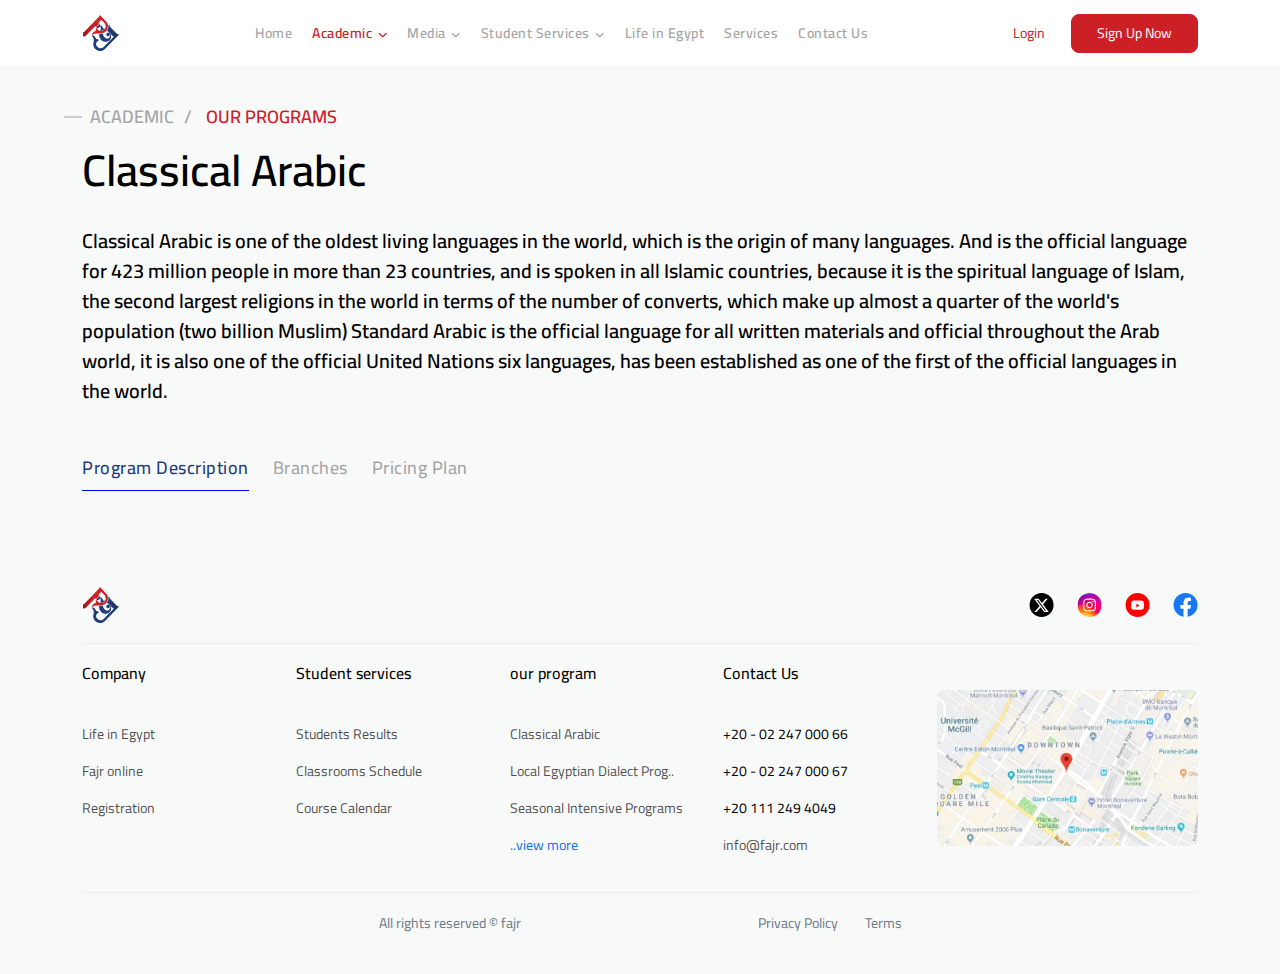
==== classical.html @ f917a394 "Created life in egypt and contact us and more" ====
<!DOCTYPE html>
<html lang="en">

<head>
    <meta charset="UTF-8">
    <meta name="viewport" content="width=device-width, initial-scale=1.0">
    <title>Fajr</title>
    <link rel="stylesheet" href="css/libs/bootstrap.min.css">
    <link rel="stylesheet" href="css/libs/all.min.css">
    <link rel="stylesheet" href="css/style.css">
</head>

<body>

    <!-- _____ navbar _____ -->
    <nav class="navbar navbar-expand-lg navbar-light bg-white">
        <div class="container">
            <a class="navbar-brand" href="#">
                <img src="images/fajr.png" alt="fajr">
            </a>
            <button class="navbar-toggler" type="button" data-bs-toggle="collapse"
                data-bs-target="#navbarSupportedContent" aria-controls="navbarSupportedContent" aria-expanded="false"
                aria-label="Toggle navigation">
                <span class="navbar-toggler-icon"></span>
            </button>
            <div class="collapse navbar-collapse" id="navbarSupportedContent">
                <ul class="navbar-nav me-auto mx-auto mb-2 mb-lg-0">
                    <li class="nav-item">
                        <a class="nav-link" aria-current="page" href="index.html">Home</a>
                    </li>
                    <li class="nav-item dropdown">
                        <a class="nav-link active" href="#" role="button" data-bs-toggle="dropdown"
                            aria-expanded="false">
                            Academic <i class="fa-solid fa-chevron-down"></i>
                        </a>
                        <ul class="dropdown-menu fade">
                            <li><a class="dropdown-item" href="programs.html">Programs</a></li>
                            <li><a class="dropdown-item" href="#">Publications</a></li>
                        </ul>
                    </li>
                    <li class="nav-item dropdown">
                        <a class="nav-link dropdown-toggle" href="#" role="button" data-bs-toggle="dropdown"
                            aria-expanded="false">
                            Media <i class="fa-solid fa-chevron-down"></i>
                        </a>
                        <ul class="dropdown-menu fade">
                            <li><a class="dropdown-item" href="#">Photos</a></li>
                            <li><a class="dropdown-item" href="#">Videos</a></li>
                        </ul>
                    </li>
                    <li class="nav-item dropdown">
                        <a class="nav-link dropdown-toggle" href="#" role="button" data-bs-toggle="dropdown"
                            aria-expanded="false">
                            Student Services <i class="fa-solid fa-chevron-down"></i>
                        </a>
                        <ul class="dropdown-menu fade">
                            <li><a class="dropdown-item" href="#">Students Results</a></li>
                            <li><a class="dropdown-item" href="#">Classrooms Schedule</a></li>
                            <li><a class="dropdown-item" href="#">Course Calendar</a></li>
                        </ul>
                    </li>
                    <li class="nav-item">
                        <a class="nav-link" href="life.html">Life in Egypt</a>
                    </li>
                    <li class="nav-item">
                        <a class="nav-link" href="#">Services</a>
                    </li>
                    <li class="nav-item">
                        <a class="nav-link" href="contact.html">Contact Us</a>
                    </li>
                </ul>
                <a class="btn text-danger d-lg-block d-block">Login</a>
                <a class="btn btn-danger d-lg-block d-block">Sign Up Now</a>
            </div>
        </div>
    </nav>
    <!-- ./navbar -->

    <section class="section">
        <div class="container">
            <div class="row">
                <div class="col-lg-12 ">
                    <h3 class="main-title ps-2 classic">
                        <a href="programs.html" class="line-before bg-gray text-gray">academic</a>
                        <span href="#" class="text-danger">our programs</span>
                    </h3>
                </div>
            </div>
            <div class="row">
                <div class="col-lg-12">
                    <h3 class="main-desc text-black mt-2">Classical Arabic</h3>
                    <p class="classic-desc">Classical Arabic is one of the oldest  living languages in the world, which is the origin of many languages.  And is the official language for 423 million people in more than 23  countries, and is spoken in all Islamic countries, because it is the  spiritual language of Islam, the second largest religions in the world  in terms of the number of converts, which make up almost a quarter of  the world's population (two billion Muslim) Standard Arabic is the  official language for all written materials and official throughout the  Arab world, it is also one of the official United Nations six languages,  has been established as one of the first of the official languages in  the world.</p>
                </div>
                <ul class="tabs mt-40">
                    <li><a href="#" class="active">Program Description</a></li>
                    <li><a href="#">Branches</a></li>
                    <li><a href="#">Pricing Plan</a></li>
                </ul>
            </div>
        </div>
    </section>

    <!-- ./footer -->
    <footer class="section footer-area">
        <div class="container">
            <div class="row justify-content-between align-items-center">
                <div class="col-sm-6 col-12 mb-4 mb-sm-0 text-center text-sm-start">
                    <a href="#" class="logo">
                        <img src="images/fajr.png" alt="fajr">
                    </a>
                </div>
                <div class="col-sm-6 col-12 text-center text-sm-end text-end">
                    <div class="social-icons">
                        <a href="#"><svg xmlns="http://www.w3.org/2000/svg" width="25" height="24" viewBox="0 0 25 24"
                                fill="none">
                                <path fill-rule="evenodd" clip-rule="evenodd"
                                    d="M0.570312 12C0.570312 5.37258 5.9429 0 12.5703 0C19.1977 0 24.5703 5.37258 24.5703 12C24.5703 18.6274 19.1977 24 12.5703 24C5.9429 24 0.570312 18.6274 0.570312 12Z"
                                    fill="black" />
                                <path
                                    d="M16.6366 5.72461H18.8885L13.9686 11.3478L19.7565 18.9996H15.2246L11.6751 14.3588L7.61365 18.9996H5.36032L10.6226 12.985L5.07031 5.72461H9.71722L12.9257 9.96648L16.6366 5.72461ZM15.8462 17.6517H17.094L9.03918 7.00173H7.7001L15.8462 17.6517Z"
                                    fill="white" />
                            </svg></a>
                        <a href="#">
                            <svg xmlns="http://www.w3.org/2000/svg" xmlns:xlink="http://www.w3.org/1999/xlink"
                                width="25" height="24" viewBox="0 0 25 24" fill="none">
                                <g clip-path="url(#clip0_378_5781)">
                                    <rect x="0.570312" width="24" height="24" rx="12" fill="url(#pattern0)" />
                                    <path fill-rule="evenodd" clip-rule="evenodd"
                                        d="M12.5709 5.59961C10.8328 5.59961 10.6146 5.60721 9.93196 5.63828C9.25062 5.66948 8.78555 5.77734 8.37861 5.93561C7.95767 6.09908 7.6006 6.31775 7.24486 6.67362C6.88886 7.02936 6.67019 7.38643 6.50619 7.80723C6.34752 8.2143 6.23952 8.67951 6.20885 9.36058C6.17832 10.0433 6.17032 10.2615 6.17032 11.9997C6.17032 13.7378 6.17805 13.9553 6.20899 14.638C6.24032 15.3193 6.34819 15.7844 6.50632 16.1913C6.66992 16.6123 6.88859 16.9693 7.24446 17.3251C7.60007 17.6811 7.95714 17.9003 8.37781 18.0637C8.78501 18.222 9.25022 18.3299 9.93142 18.3611C10.6141 18.3921 10.8321 18.3997 12.5701 18.3997C14.3084 18.3997 14.5259 18.3921 15.2085 18.3611C15.8899 18.3299 16.3555 18.222 16.7627 18.0637C17.1835 17.9003 17.54 17.6811 17.8956 17.3251C18.2516 16.9693 18.4703 16.6123 18.6343 16.1915C18.7916 15.7844 18.8997 15.3192 18.9317 14.6381C18.9623 13.9554 18.9703 13.7378 18.9703 11.9997C18.9703 10.2615 18.9623 10.0434 18.9317 9.36071C18.8997 8.67937 18.7916 8.2143 18.6343 7.80737C18.4703 7.38643 18.2516 7.02936 17.8956 6.67362C17.5396 6.31762 17.1836 6.09895 16.7623 5.93561C16.3543 5.77734 15.889 5.66948 15.2076 5.63828C14.5249 5.60721 14.3076 5.59961 12.5689 5.59961H12.5709ZM11.9968 6.75294C12.1672 6.75267 12.3573 6.75294 12.5709 6.75294C14.2797 6.75294 14.4822 6.75907 15.1571 6.78974C15.7811 6.81827 16.1197 6.92254 16.3453 7.01014C16.644 7.12614 16.8569 7.26481 17.0808 7.48881C17.3048 7.71281 17.4435 7.92615 17.5597 8.22482C17.6473 8.45015 17.7517 8.78882 17.7801 9.41283C17.8108 10.0875 17.8175 10.2902 17.8175 11.9982C17.8175 13.7062 17.8108 13.9089 17.7801 14.5836C17.7516 15.2076 17.6473 15.5462 17.5597 15.7716C17.4437 16.0702 17.3048 16.2829 17.0808 16.5068C16.8568 16.7308 16.6441 16.8694 16.3453 16.9854C16.12 17.0734 15.7811 17.1774 15.1571 17.206C14.4824 17.2366 14.2797 17.2433 12.5709 17.2433C10.8619 17.2433 10.6594 17.2366 9.98473 17.206C9.36072 17.1772 9.02205 17.0729 8.79632 16.9853C8.49765 16.8693 8.28431 16.7306 8.06031 16.5066C7.83631 16.2826 7.69764 16.0698 7.58137 15.771C7.49377 15.5457 7.38937 15.207 7.36097 14.583C7.3303 13.9083 7.32417 13.7057 7.32417 11.9966C7.32417 10.2875 7.3303 10.0859 7.36097 9.41123C7.3895 8.78722 7.49377 8.44855 7.58137 8.22295C7.69737 7.92428 7.83631 7.71095 8.06031 7.48694C8.28431 7.26294 8.49765 7.12427 8.79632 7.00801C9.02192 6.92001 9.36072 6.816 9.98473 6.78734C10.5751 6.76067 10.8039 6.75267 11.9968 6.75134V6.75294ZM15.9872 7.81562C15.5632 7.81562 15.2192 8.15922 15.2192 8.58336C15.2192 9.00736 15.5632 9.35137 15.9872 9.35137C16.4112 9.35137 16.7552 9.00736 16.7552 8.58336C16.7552 8.15935 16.4112 7.81562 15.9872 7.81562ZM12.5709 8.71296C10.7558 8.71296 9.28423 10.1846 9.28423 11.9997C9.28423 13.8147 10.7558 15.2857 12.5709 15.2857C14.386 15.2857 15.8571 13.8147 15.8571 11.9997C15.8571 10.1846 14.386 8.71296 12.5709 8.71296ZM12.5709 9.8663C13.7491 9.8663 14.7043 10.8214 14.7043 11.9997C14.7043 13.1778 13.7491 14.133 12.5709 14.133C11.3926 14.133 10.4375 13.1778 10.4375 11.9997C10.4375 10.8214 11.3926 9.8663 12.5709 9.8663Z"
                                        fill="white" />
                                </g>
                                <defs>
                                    <pattern id="pattern0" patternContentUnits="objectBoundingBox" width="1" height="1">
                                        <use xlink:href="#image0_378_5781"
                                            transform="translate(0 -0.00191571) scale(0.000957854)" />
                                    </pattern>
                                    <clipPath id="clip0_378_5781">
                                        <rect width="24" height="24" fill="white" transform="translate(0.570312)" />
                                    </clipPath>
                                    <image id="image0_378_5781" width="1044" height="1048"
                                        xlink:href="[data-uri]" />
                                </defs>
                            </svg>
                        </a>
                        <a href="#"><svg xmlns="http://www.w3.org/2000/svg" width="25" height="24" viewBox="0 0 25 24"
                                fill="none">
                                <path fill-rule="evenodd" clip-rule="evenodd"
                                    d="M0.570312 12C0.570312 5.37258 5.9429 0 12.5703 0C19.1977 0 24.5703 5.37258 24.5703 12C24.5703 18.6274 19.1977 24 12.5703 24C5.9429 24 0.570312 18.6274 0.570312 12Z"
                                    fill="#FF0000" />
                                <path fill-rule="evenodd" clip-rule="evenodd"
                                    d="M17.5711 7.87525C18.1219 8.02638 18.5556 8.47169 18.7028 9.0372C18.9703 10.0621 18.9703 12.2006 18.9703 12.2006C18.9703 12.2006 18.9703 14.339 18.7028 15.364C18.5556 15.9295 18.1219 16.3748 17.5711 16.526C16.573 16.8006 12.5703 16.8006 12.5703 16.8006C12.5703 16.8006 8.5676 16.8006 7.56942 16.526C7.01865 16.3748 6.58491 15.9295 6.43771 15.364C6.17029 14.339 6.17029 12.2006 6.17029 12.2006C6.17029 12.2006 6.17029 10.0621 6.43771 9.0372C6.58491 8.47169 7.01865 8.02638 7.56942 7.87525C8.5676 7.60059 12.5703 7.60059 12.5703 7.60059C12.5703 7.60059 16.573 7.60059 17.5711 7.87525ZM11.3703 10.4005V14.4005L14.5703 12.4006L11.3703 10.4005Z"
                                    fill="white" />
                            </svg></a>
                        <a href="#"><svg xmlns="http://www.w3.org/2000/svg" width="25" height="24" viewBox="0 0 25 24"
                                fill="none">
                                <path
                                    d="M24.5703 12C24.5703 5.37188 19.1984 0 12.5703 0C5.94219 0 0.570312 5.37188 0.570312 12C0.570312 17.9906 4.95781 22.9547 10.6953 23.8547V15.4688H7.64844V12H10.6953V9.35625C10.6953 6.34922 12.4859 4.6875 15.2281 4.6875C16.5406 4.6875 17.9141 4.92188 17.9141 4.92188V7.875H16.4C14.9094 7.875 14.4453 8.80078 14.4453 9.75V12H17.7734L17.2414 15.4688H14.4453V23.8547C20.1828 22.9547 24.5703 17.9906 24.5703 12Z"
                                    fill="#1877F2" />
                                <path
                                    d="M17.2414 15.4688L17.7734 12H14.4453V9.75C14.4453 8.80078 14.9094 7.875 16.4 7.875H17.9141V4.92188C17.9141 4.92188 16.5406 4.6875 15.2281 4.6875C12.4859 4.6875 10.6953 6.34922 10.6953 9.35625V12H7.64844V15.4688H10.6953V23.8547C11.307 23.9508 11.9328 24 12.5703 24C13.2078 24 13.8336 23.9508 14.4453 23.8547V15.4688H17.2414Z"
                                    fill="white" />
                            </svg></a>
                    </div>
                </div>
            </div>
            <hr>
            <div class="row align-items-center">
                <div class="col-lg-9">
                    <div class="row">
                        <div class="col-lg-3">
                            <h3 class="footer-head">Company</h3>
                            <ul class="footer-link">
                                <li class="mb-3"><a href="#">Life in Egypt</a></li>
                                <li class="mb-3"><a href="#">Fajr online</a></li>
                                <li class="mb-3"><a href="#">Registration</a></li>
                            </ul>
                        </div>
                        <div class="col-lg-3 mt-lg-0 mt-5">
                            <h3 class="footer-head">Student services</h3>
                            <ul class="footer-link">
                                <li class="mb-3"><a href="#">Students Results</a></li>
                                <li class="mb-3"><a href="#">Classrooms Schedule</a></li>
                                <li class="mb-3"><a href="#">Course Calendar</a></li>
                            </ul>
                        </div>
                        <div class="col-lg-3 mt-lg-0 mt-5">
                            <h3 class="footer-head">our program</h3>
                            <ul class="footer-link">
                                <li class="mb-3"><a href="#">Classical Arabic</a></li>
                                <li class="mb-3"><a href="#">Local Egyptian Dialect Prog..</a></li>
                                <li class="mb-3"><a href="#">Seasonal Intensive Programs</a></li>
                                <li class="mb-3"><a href="#" class="text-link">..view more </a></li>
                            </ul>
                        </div>
                        <div class="col-lg-3 mt-lg-0 mt-5">
                            <h3 class="footer-head">Contact Us</h3>
                            <ul class="footer-link">
                                <li class="mb-3">+20 - 02 247 000 66</li>
                                <li class="mb-3">+20 - 02 247 000 67</li>
                                <li class="mb-3">+20 111 249 4049</li>
                                <li class="mb-3"><a href="#">info@fajr.com</a></li>
                            </ul>
                        </div>
                    </div>
                </div>
                <div class="col-lg-3 text-center mt-lg-0 mt-5 ">
                    <img src="images/location.jpg" class="img-fluid" alt="">
                </div>
            </div>
            <hr>
            <div class="row  text-center justify-content-center align-items-center">
                <div class="col-sm-4">
                    <p class="text-gray">All rights reserved &copy; fajr</p>
                </div>
                <div class="col-sm-4">
                    <a href="#" class="text-gray me-4">Privacy Policy</a>
                    <a href="#" class="text-gray">Terms</a>
                </div>
            </div>
        </div>
    </footer>
    <!-- ./footer -->

    <script src="js/jquery-3.7.1.min.js"></script>
    <script src="js/libs/popper.min.js"></script>
    <script src="js/libs/bootstrap.min.js"></script>
    <script src="js/scripts.js"></script>
</body>

</html>
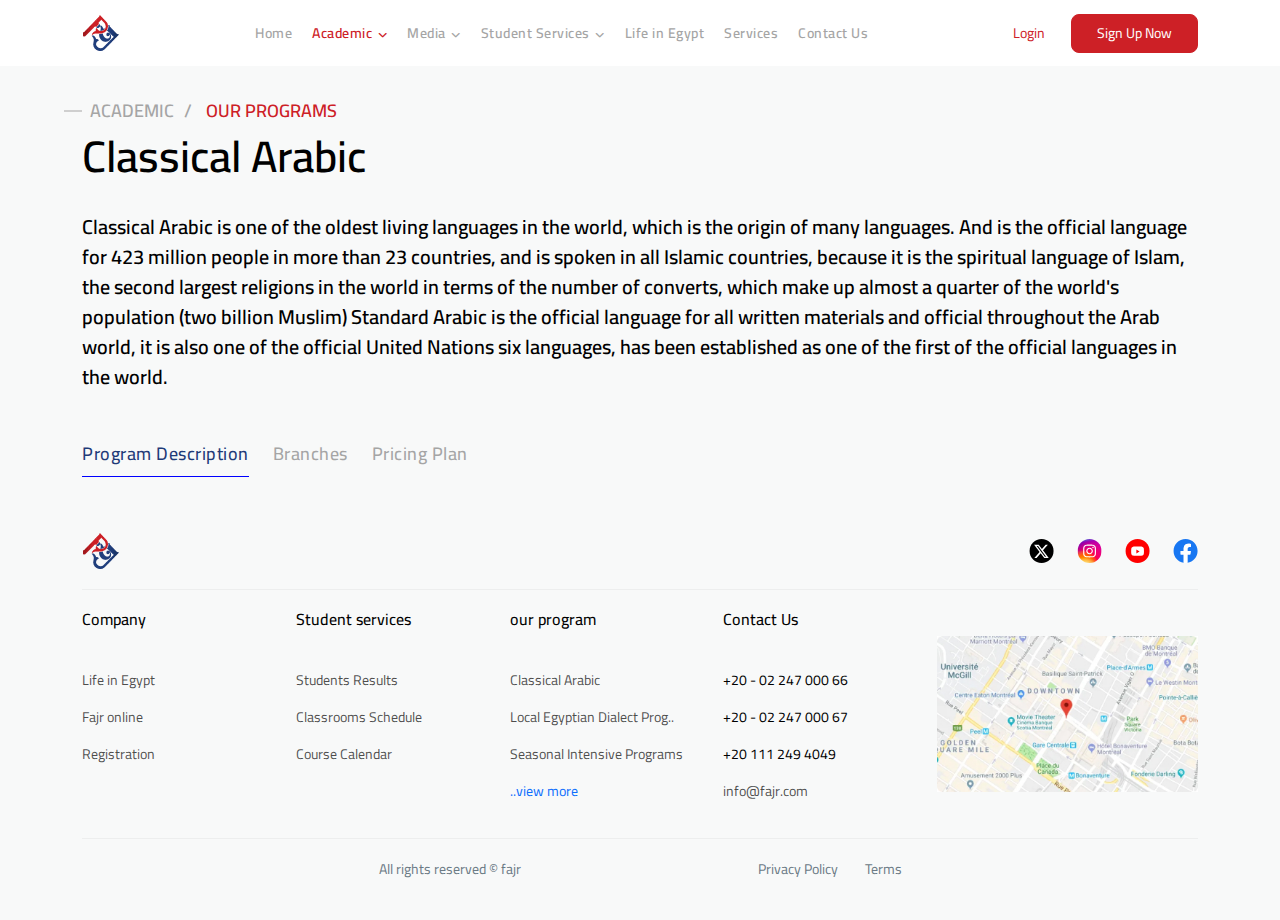
==== commit b4c16748: "Update and created a new Code" ====
--- a/classical.html
+++ b/classical.html
@@ -6,6 +6,7 @@
     <meta name="viewport" content="width=device-width, initial-scale=1.0">
     <title>Fajr</title>
     <link rel="stylesheet" href="css/libs/bootstrap.min.css">
+    <link rel="stylesheet" href="css/libs/animate.min.css">
     <link rel="stylesheet" href="css/libs/all.min.css">
     <link rel="stylesheet" href="css/style.css">
 </head>
@@ -44,8 +45,8 @@
                             Media <i class="fa-solid fa-chevron-down"></i>
                         </a>
                         <ul class="dropdown-menu fade">
-                            <li><a class="dropdown-item" href="#">Photos</a></li>
-                            <li><a class="dropdown-item" href="#">Videos</a></li>
+                            <li><a class="dropdown-item" href="photo.html">Photos</a></li>
+                            <li><a class="dropdown-item" href="video.html">Videos</a></li>
                         </ul>
                     </li>
                     <li class="nav-item dropdown">
@@ -63,7 +64,7 @@
                         <a class="nav-link" href="life.html">Life in Egypt</a>
                     </li>
                     <li class="nav-item">
-                        <a class="nav-link" href="#">Services</a>
+                        <a class="nav-link" href="services.html">Services</a>
                     </li>
                     <li class="nav-item">
                         <a class="nav-link" href="contact.html">Contact Us</a>
@@ -76,8 +77,9 @@
     </nav>
     <!-- ./navbar -->
 
-    <section class="section">
-        <div class="container">
+    <!-- classical -->
+    <section class=" pt-66">
+        <div class="container wow fadeIn">
             <div class="row">
                 <div class="col-lg-12 ">
                     <h3 class="main-title ps-2 classic">
@@ -99,6 +101,7 @@
             </div>
         </div>
     </section>
+    <!-- ./classical -->
 
     <!-- ./footer -->
     <footer class="section footer-area">
@@ -221,10 +224,18 @@
     </footer>
     <!-- ./footer -->
 
+    <!-- (((( preloader )))) -->
+    <section class="preloader">
+        <div class="spinner"></div>
+    </section>
+    <!-- ./preload -->
+
     <script src="js/jquery-3.7.1.min.js"></script>
+    <script src="js/libs/wow.min.js"></script>
     <script src="js/libs/popper.min.js"></script>
     <script src="js/libs/bootstrap.min.js"></script>
-    <script src="js/scripts.js"></script>
+    <script src="js/animate.js"></script>
+    <script src="js/classical.js"></script>
 </body>
 
 </html>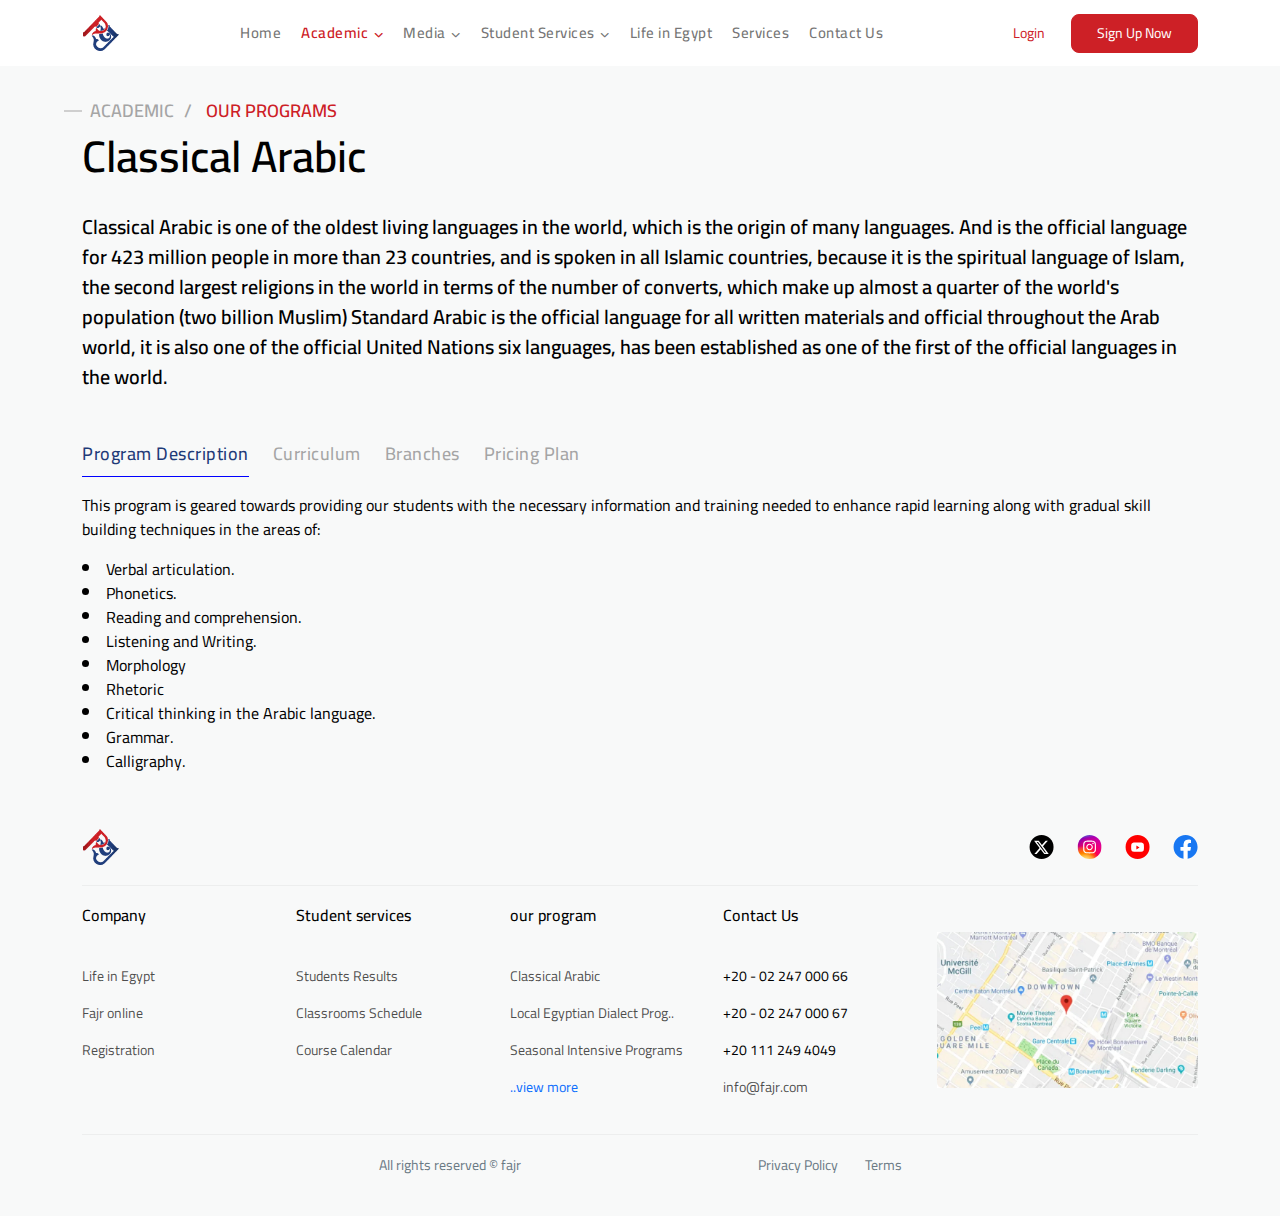
==== commit 9bb4217f: "finish website" ====
--- a/classical.html
+++ b/classical.html
@@ -1,232 +1,451 @@
 <!DOCTYPE html>
 <html lang="en">
+  <head>
+    <meta charset="UTF-8" />
+    <meta name="viewport" content="width=device-width, initial-scale=1.0" />
+    <title>Fajr</title>
+    <link rel="shortcut icon" href="images/fajr.png" type="image/x-icon" />
+    <link rel="stylesheet" href="css/libs/bootstrap.min.css" />
+    <link rel="stylesheet" href="css/libs/animate.min.css" />
+    <link rel="stylesheet" href="css/libs/all.min.css" />
+    <link rel="stylesheet" href="css/style.css" />
+  </head>
 
-<head>
-    <meta charset="UTF-8">
-    <meta name="viewport" content="width=device-width, initial-scale=1.0">
-    <title>Fajr</title>
-    <link rel="stylesheet" href="css/libs/bootstrap.min.css">
-    <link rel="stylesheet" href="css/libs/animate.min.css">
-    <link rel="stylesheet" href="css/libs/all.min.css">
-    <link rel="stylesheet" href="css/style.css">
-</head>
-
-<body>
-
+  <body>
     <!-- _____ navbar _____ -->
     <nav class="navbar navbar-expand-lg navbar-light bg-white">
-        <div class="container">
-            <a class="navbar-brand" href="#">
-                <img src="images/fajr.png" alt="fajr">
-            </a>
-            <button class="navbar-toggler" type="button" data-bs-toggle="collapse"
-                data-bs-target="#navbarSupportedContent" aria-controls="navbarSupportedContent" aria-expanded="false"
-                aria-label="Toggle navigation">
-                <span class="navbar-toggler-icon"></span>
-            </button>
-            <div class="collapse navbar-collapse" id="navbarSupportedContent">
-                <ul class="navbar-nav me-auto mx-auto mb-2 mb-lg-0">
-                    <li class="nav-item">
-                        <a class="nav-link" aria-current="page" href="index.html">Home</a>
-                    </li>
-                    <li class="nav-item dropdown">
-                        <a class="nav-link active" href="#" role="button" data-bs-toggle="dropdown"
-                            aria-expanded="false">
-                            Academic <i class="fa-solid fa-chevron-down"></i>
-                        </a>
-                        <ul class="dropdown-menu fade">
-                            <li><a class="dropdown-item" href="programs.html">Programs</a></li>
-                            <li><a class="dropdown-item" href="#">Publications</a></li>
-                        </ul>
-                    </li>
-                    <li class="nav-item dropdown">
-                        <a class="nav-link dropdown-toggle" href="#" role="button" data-bs-toggle="dropdown"
-                            aria-expanded="false">
-                            Media <i class="fa-solid fa-chevron-down"></i>
-                        </a>
-                        <ul class="dropdown-menu fade">
-                            <li><a class="dropdown-item" href="photo.html">Photos</a></li>
-                            <li><a class="dropdown-item" href="video.html">Videos</a></li>
-                        </ul>
-                    </li>
-                    <li class="nav-item dropdown">
-                        <a class="nav-link dropdown-toggle" href="#" role="button" data-bs-toggle="dropdown"
-                            aria-expanded="false">
-                            Student Services <i class="fa-solid fa-chevron-down"></i>
-                        </a>
-                        <ul class="dropdown-menu fade">
-                            <li><a class="dropdown-item" href="#">Students Results</a></li>
-                            <li><a class="dropdown-item" href="#">Classrooms Schedule</a></li>
-                            <li><a class="dropdown-item" href="#">Course Calendar</a></li>
-                        </ul>
-                    </li>
-                    <li class="nav-item">
-                        <a class="nav-link" href="life.html">Life in Egypt</a>
-                    </li>
-                    <li class="nav-item">
-                        <a class="nav-link" href="services.html">Services</a>
-                    </li>
-                    <li class="nav-item">
-                        <a class="nav-link" href="contact.html">Contact Us</a>
-                    </li>
-                </ul>
-                <a class="btn text-danger d-lg-block d-block">Login</a>
-                <a class="btn btn-danger d-lg-block d-block">Sign Up Now</a>
-            </div>
-        </div>
+      <div class="container">
+        <a class="navbar-brand" href="#">
+          <img src="images/fajr.png" alt="fajr" />
+        </a>
+        <button
+          class="navbar-toggler"
+          type="button"
+          data-bs-toggle="collapse"
+          data-bs-target="#navbarSupportedContent"
+          aria-controls="navbarSupportedContent"
+          aria-expanded="false"
+          aria-label="Toggle navigation"
+        >
+          <span class="navbar-toggler-icon"></span>
+        </button>
+        <div class="collapse navbar-collapse" id="navbarSupportedContent">
+          <ul class="navbar-nav me-auto mx-auto mb-2 mb-lg-0">
+            <li class="nav-item">
+              <a class="nav-link" aria-current="page" href="index.html">Home</a>
+            </li>
+            <li class="nav-item dropdown">
+              <a
+                class="nav-link active"
+                href="#"
+                role="button"
+                data-bs-toggle="dropdown"
+                aria-expanded="false"
+              >
+                Academic <i class="fa-solid fa-chevron-down"></i>
+              </a>
+              <ul class="dropdown-menu fade">
+                <li>
+                  <a class="dropdown-item" href="programs.html">Programs</a>
+                </li>
+                <li><a class="dropdown-item" href="#">Publications</a></li>
+              </ul>
+            </li>
+            <li class="nav-item dropdown">
+              <a
+                class="nav-link dropdown-toggle"
+                href="#"
+                role="button"
+                data-bs-toggle="dropdown"
+                aria-expanded="false"
+              >
+                Media <i class="fa-solid fa-chevron-down"></i>
+              </a>
+              <ul class="dropdown-menu fade">
+                <li><a class="dropdown-item" href="photo.html">Photos</a></li>
+                <li><a class="dropdown-item" href="video.html">Videos</a></li>
+              </ul>
+            </li>
+            <li class="nav-item dropdown">
+              <a
+                class="nav-link dropdown-toggle"
+                href="#"
+                role="button"
+                data-bs-toggle="dropdown"
+                aria-expanded="false"
+              >
+                Student Services <i class="fa-solid fa-chevron-down"></i>
+              </a>
+              <ul class="dropdown-menu fade">
+                <li><a class="dropdown-item" href="#">Students Results</a></li>
+                <li>
+                  <a class="dropdown-item" href="#">Classrooms Schedule</a>
+                </li>
+                <li><a class="dropdown-item" href="#">Course Calendar</a></li>
+              </ul>
+            </li>
+            <li class="nav-item">
+              <a class="nav-link" href="life.html">Life in Egypt</a>
+            </li>
+            <li class="nav-item">
+              <a class="nav-link" href="services.html">Services</a>
+            </li>
+            <li class="nav-item">
+              <a class="nav-link" href="contact.html">Contact Us</a>
+            </li>
+          </ul>
+          <a class="btn text-danger d-lg-block d-block">Login</a>
+          <a class="btn btn-danger d-lg-block d-block">Sign Up Now</a>
+        </div>
+      </div>
     </nav>
     <!-- ./navbar -->
 
     <!-- classical -->
-    <section class=" pt-66">
-        <div class="container wow fadeIn">
-            <div class="row">
-                <div class="col-lg-12 ">
-                    <h3 class="main-title ps-2 classic">
-                        <a href="programs.html" class="line-before bg-gray text-gray">academic</a>
-                        <span href="#" class="text-danger">our programs</span>
-                    </h3>
+    <section class="pt-66 classic-parent">
+      <div class="container wow fadeIn">
+        <div class="row">
+          <div class="col-lg-12">
+            <h3 class="main-title ps-2 classic">
+              <a href="programs.html" class="line-before bg-gray text-gray"
+                >academic</a
+              >
+              <span href="#" class="text-danger">our programs</span>
+            </h3>
+          </div>
+        </div>
+        <div class="row">
+          <div class="col-lg-12">
+            <h3 class="main-desc text-black mt-2">Classical Arabic</h3>
+            <p class="classic-desc">
+              Classical Arabic is one of the oldest living languages in the
+              world, which is the origin of many languages. And is the official
+              language for 423 million people in more than 23 countries, and is
+              spoken in all Islamic countries, because it is the spiritual
+              language of Islam, the second largest religions in the world in
+              terms of the number of converts, which make up almost a quarter of
+              the world's population (two billion Muslim) Standard Arabic is the
+              official language for all written materials and official
+              throughout the Arab world, it is also one of the official United
+              Nations six languages, has been established as one of the first of
+              the official languages in the world.
+            </p>
+          </div>
+          <ul class="tabs mt-40">
+            <li><a href="#" data-tab="classic1" class="active">Program Description</a></li>
+            <li><a href="#" data-tab="classic2">Curriculum</a></li>
+            <li><a href="#" data-tab="classic3">Branches</a></li>
+            <li><a href="#" data-tab="classic4">Pricing Plan</a></li>
+          </ul>
+          <div class="tabs-desc box-tab active classic1">
+            <p class="mb-3">
+              This program is geared towards providing our students with the
+              necessary information and training needed to enhance rapid
+              learning along with gradual skill building techniques in the areas
+              of:
+            </p>
+            <ul>
+              <li>Verbal articulation.</li>
+              <li>Phonetics.</li>
+              <li>Reading and comprehension.</li>
+              <li>Listening and Writing.</li>
+              <li>Morphology</li>
+              <li>Rhetoric</li>
+              <li>Critical thinking in the Arabic language.</li>
+              <li>Grammar.</li>
+              <li>Calligraphy.</li>
+            </ul>
+          </div>
+          <div class="box-tab classic2">
+            <h6><span style="color: #1F3B78;">Curriculum : </span> Al-Arabiyatu Bayna Yadayk books</h6>
+          </div>
+          <div class="two box-tab classic3">
+            <ul>
+              <li class="d-flex align-items-center justify-content-between">
+                <div>
+                  <span>
+                    <svg width="18" height="18" viewBox="0 0 18 18" fill="none" xmlns="http://www.w3.org/2000/svg">
+                      <path d="M15.1572 6.46443C14.4072 3.16443 11.5286 1.67871 9.00007 1.67871C9.00007 1.67871 9.00007 1.67871 8.99293 1.67871C6.4715 1.67871 3.58578 3.15728 2.83578 6.45728C2.00007 10.143 4.25721 13.2644 6.30007 15.2287C7.05721 15.9573 8.02864 16.3216 9.00007 16.3216C9.9715 16.3216 10.9429 15.9573 11.6929 15.2287C13.7358 13.2644 15.9929 10.1501 15.1572 6.46443ZM9.00007 10.043C7.75721 10.043 6.75007 9.03585 6.75007 7.793C6.75007 6.55014 7.75721 5.543 9.00007 5.543C10.2429 5.543 11.2501 6.55014 11.2501 7.793C11.2501 9.03585 10.2429 10.043 9.00007 10.043Z" fill="black"/>
+                      </svg>
+                  </span>
+                     Nasr City Branch
                 </div>
-            </div>
-            <div class="row">
-                <div class="col-lg-12">
-                    <h3 class="main-desc text-black mt-2">Classical Arabic</h3>
-                    <p class="classic-desc">Classical Arabic is one of the oldest  living languages in the world, which is the origin of many languages.  And is the official language for 423 million people in more than 23  countries, and is spoken in all Islamic countries, because it is the  spiritual language of Islam, the second largest religions in the world  in terms of the number of converts, which make up almost a quarter of  the world's population (two billion Muslim) Standard Arabic is the  official language for all written materials and official throughout the  Arab world, it is also one of the official United Nations six languages,  has been established as one of the first of the official languages in  the world.</p>
-                </div>
-                <ul class="tabs mt-40">
-                    <li><a href="#" class="active">Program Description</a></li>
-                    <li><a href="#">Branches</a></li>
-                    <li><a href="#">Pricing Plan</a></li>
-                </ul>
-            </div>
-        </div>
+                <a href="#">visit <svg width="16" height="16" viewBox="0 0 16 16" fill="none" xmlns="http://www.w3.org/2000/svg">
+                <path d="M1.52637 5.18649V11.6732C1.52637 12.9398 2.42637 13.4598 3.5197 12.8332L5.08637 11.9398C5.42637 11.7465 5.99303 11.7265 6.34637 11.9065L9.84637 13.6598C10.1997 13.8332 10.7664 13.8198 11.1064 13.6265L13.993 11.9732C14.3597 11.7598 14.6664 11.2398 14.6664 10.8132V4.32649C14.6664 3.05982 13.7664 2.53982 12.673 3.16649L11.1064 4.05982C10.7664 4.25315 10.1997 4.27315 9.84637 4.09315L6.34637 2.34649C5.99303 2.17315 5.42637 2.18649 5.08637 2.37982L2.1997 4.03315C1.82637 4.24649 1.52637 4.76649 1.52637 5.18649Z" stroke="#2D60CE" stroke-linecap="round" stroke-linejoin="round"/>
+                <path d="M5.70605 2.6665V11.3332" stroke="#2D60CE" stroke-linecap="round" stroke-linejoin="round"/>
+                <path d="M10.4873 4.41357V13.3336" stroke="#2D60CE" stroke-linecap="round" stroke-linejoin="round"/>
+                </svg>
+                </a></li>
+                <li class="d-flex align-items-center justify-content-between">
+                  <div>
+                    <span>
+                      <svg width="18" height="18" viewBox="0 0 18 18" fill="none" xmlns="http://www.w3.org/2000/svg">
+                        <path d="M15.1572 6.46443C14.4072 3.16443 11.5286 1.67871 9.00007 1.67871C9.00007 1.67871 9.00007 1.67871 8.99293 1.67871C6.4715 1.67871 3.58578 3.15728 2.83578 6.45728C2.00007 10.143 4.25721 13.2644 6.30007 15.2287C7.05721 15.9573 8.02864 16.3216 9.00007 16.3216C9.9715 16.3216 10.9429 15.9573 11.6929 15.2287C13.7358 13.2644 15.9929 10.1501 15.1572 6.46443ZM9.00007 10.043C7.75721 10.043 6.75007 9.03585 6.75007 7.793C6.75007 6.55014 7.75721 5.543 9.00007 5.543C10.2429 5.543 11.2501 6.55014 11.2501 7.793C11.2501 9.03585 10.2429 10.043 9.00007 10.043Z" fill="black"/>
+                        </svg>
+                    </span>
+                    Dokki Branch
+                  </div>
+                  <a href="#">visit <svg width="16" height="16" viewBox="0 0 16 16" fill="none" xmlns="http://www.w3.org/2000/svg">
+                  <path d="M1.52637 5.18649V11.6732C1.52637 12.9398 2.42637 13.4598 3.5197 12.8332L5.08637 11.9398C5.42637 11.7465 5.99303 11.7265 6.34637 11.9065L9.84637 13.6598C10.1997 13.8332 10.7664 13.8198 11.1064 13.6265L13.993 11.9732C14.3597 11.7598 14.6664 11.2398 14.6664 10.8132V4.32649C14.6664 3.05982 13.7664 2.53982 12.673 3.16649L11.1064 4.05982C10.7664 4.25315 10.1997 4.27315 9.84637 4.09315L6.34637 2.34649C5.99303 2.17315 5.42637 2.18649 5.08637 2.37982L2.1997 4.03315C1.82637 4.24649 1.52637 4.76649 1.52637 5.18649Z" stroke="#2D60CE" stroke-linecap="round" stroke-linejoin="round"/>
+                  <path d="M5.70605 2.6665V11.3332" stroke="#2D60CE" stroke-linecap="round" stroke-linejoin="round"/>
+                  <path d="M10.4873 4.41357V13.3336" stroke="#2D60CE" stroke-linecap="round" stroke-linejoin="round"/>
+                  </svg>
+                  </a></li>
+                  <li class="d-flex align-items-center justify-content-between">
+                    <div>
+                      <span>
+                        <svg width="18" height="18" viewBox="0 0 18 18" fill="none" xmlns="http://www.w3.org/2000/svg">
+                          <path d="M15.1572 6.46443C14.4072 3.16443 11.5286 1.67871 9.00007 1.67871C9.00007 1.67871 9.00007 1.67871 8.99293 1.67871C6.4715 1.67871 3.58578 3.15728 2.83578 6.45728C2.00007 10.143 4.25721 13.2644 6.30007 15.2287C7.05721 15.9573 8.02864 16.3216 9.00007 16.3216C9.9715 16.3216 10.9429 15.9573 11.6929 15.2287C13.7358 13.2644 15.9929 10.1501 15.1572 6.46443ZM9.00007 10.043C7.75721 10.043 6.75007 9.03585 6.75007 7.793C6.75007 6.55014 7.75721 5.543 9.00007 5.543C10.2429 5.543 11.2501 6.55014 11.2501 7.793C11.2501 9.03585 10.2429 10.043 9.00007 10.043Z" fill="black"/>
+                          </svg>
+                      </span>
+                      Maadi Branch
+                    </div>
+                    <a href="#">visit <svg width="16" height="16" viewBox="0 0 16 16" fill="none" xmlns="http://www.w3.org/2000/svg">
+                    <path d="M1.52637 5.18649V11.6732C1.52637 12.9398 2.42637 13.4598 3.5197 12.8332L5.08637 11.9398C5.42637 11.7465 5.99303 11.7265 6.34637 11.9065L9.84637 13.6598C10.1997 13.8332 10.7664 13.8198 11.1064 13.6265L13.993 11.9732C14.3597 11.7598 14.6664 11.2398 14.6664 10.8132V4.32649C14.6664 3.05982 13.7664 2.53982 12.673 3.16649L11.1064 4.05982C10.7664 4.25315 10.1997 4.27315 9.84637 4.09315L6.34637 2.34649C5.99303 2.17315 5.42637 2.18649 5.08637 2.37982L2.1997 4.03315C1.82637 4.24649 1.52637 4.76649 1.52637 5.18649Z" stroke="#2D60CE" stroke-linecap="round" stroke-linejoin="round"/>
+                    <path d="M5.70605 2.6665V11.3332" stroke="#2D60CE" stroke-linecap="round" stroke-linejoin="round"/>
+                    <path d="M10.4873 4.41357V13.3336" stroke="#2D60CE" stroke-linecap="round" stroke-linejoin="round"/>
+                    </svg>
+                    </a></li>
+            </ul>
+          </div>
+          <div class="three box-tab classic4">
+            <table>
+              <tr class="once">
+                <td class="text-center"><b>Compare plans</b> <br> <br>
+                  <small>COMPARE PACKAGE <br> FEATURES</small>
+                </td>
+                <td class="text-center"><b>$140 <small><sub>/PER LEVEL</sub></small></b>
+                  <b style="font-size: 20px; display: block; margin-top: 25px; text-align: center;">GROUP</b>
+                </td>
+                <td class="text-center"><b>$280 <small><sub>/PER LEVEL</sub></small></b>
+                  <b style="font-size: 20px; display: block; margin-top: 25px; text-align: center;">SEMI PRIVATE *</b>
+                </td>
+                <td class="text-center"><b>$380 <small><sub>/PER LEVEL</sub></small></b>
+                  <b style="font-size: 20px; display: block; margin-top: 25px; text-align: center;">PRIVATE</b>
+                </td>
+                <td class="text-center"><b>$400 <small><sup>/PER LEVEL  MORE THAN 2.5 H/DAY</small></sup></b>
+                  <b style="font-size: 20px; display: block; margin-top: 25px; text-align: center;">INTENSIVE PRIVATE</b>
+                </td>
+              </tr>
+              <tr>
+                <th>Students In Class</th>
+                <th>3 - 12 Students</th>
+                <th>2 Students</th>
+                <th>1 Students</th>
+                <th>1 Students</th>
+              </tr>
+              <tr>
+                <th>Course Start</th>
+                <th>Pre-Schedule</th>
+                <th>On Request</th>
+                <th>On Request</th>
+                <th>On Request</th>
+              </tr>
+              <tr>
+                <th>Maadi & Dokki <br> Branches</th>
+                <td class="text-center"><b>$ 250</b> <br> <small>PER LEVEL</small></td>
+                <td class="text-center"><b>$ 320</b> <br> <small>PER LEVEL</small></td>
+                <td class="text-center"><b>$ 400</b> <br> <small>PER LEVEL</small></td>
+                <td class="text-center"><b>$ 450</b> <br> <small>PER LEVEL</small></td>
+              </tr>
+            </table>
+          </div>
+        </div>
+      </div>
     </section>
     <!-- ./classical -->
 
     <!-- ./footer -->
     <footer class="section footer-area">
-        <div class="container">
-            <div class="row justify-content-between align-items-center">
-                <div class="col-sm-6 col-12 mb-4 mb-sm-0 text-center text-sm-start">
-                    <a href="#" class="logo">
-                        <img src="images/fajr.png" alt="fajr">
-                    </a>
-                </div>
-                <div class="col-sm-6 col-12 text-center text-sm-end text-end">
-                    <div class="social-icons">
-                        <a href="#"><svg xmlns="http://www.w3.org/2000/svg" width="25" height="24" viewBox="0 0 25 24"
-                                fill="none">
-                                <path fill-rule="evenodd" clip-rule="evenodd"
-                                    d="M0.570312 12C0.570312 5.37258 5.9429 0 12.5703 0C19.1977 0 24.5703 5.37258 24.5703 12C24.5703 18.6274 19.1977 24 12.5703 24C5.9429 24 0.570312 18.6274 0.570312 12Z"
-                                    fill="black" />
-                                <path
-                                    d="M16.6366 5.72461H18.8885L13.9686 11.3478L19.7565 18.9996H15.2246L11.6751 14.3588L7.61365 18.9996H5.36032L10.6226 12.985L5.07031 5.72461H9.71722L12.9257 9.96648L16.6366 5.72461ZM15.8462 17.6517H17.094L9.03918 7.00173H7.7001L15.8462 17.6517Z"
-                                    fill="white" />
-                            </svg></a>
-                        <a href="#">
-                            <svg xmlns="http://www.w3.org/2000/svg" xmlns:xlink="http://www.w3.org/1999/xlink"
-                                width="25" height="24" viewBox="0 0 25 24" fill="none">
-                                <g clip-path="url(#clip0_378_5781)">
-                                    <rect x="0.570312" width="24" height="24" rx="12" fill="url(#pattern0)" />
-                                    <path fill-rule="evenodd" clip-rule="evenodd"
-                                        d="M12.5709 5.59961C10.8328 5.59961 10.6146 5.60721 9.93196 5.63828C9.25062 5.66948 8.78555 5.77734 8.37861 5.93561C7.95767 6.09908 7.6006 6.31775 7.24486 6.67362C6.88886 7.02936 6.67019 7.38643 6.50619 7.80723C6.34752 8.2143 6.23952 8.67951 6.20885 9.36058C6.17832 10.0433 6.17032 10.2615 6.17032 11.9997C6.17032 13.7378 6.17805 13.9553 6.20899 14.638C6.24032 15.3193 6.34819 15.7844 6.50632 16.1913C6.66992 16.6123 6.88859 16.9693 7.24446 17.3251C7.60007 17.6811 7.95714 17.9003 8.37781 18.0637C8.78501 18.222 9.25022 18.3299 9.93142 18.3611C10.6141 18.3921 10.8321 18.3997 12.5701 18.3997C14.3084 18.3997 14.5259 18.3921 15.2085 18.3611C15.8899 18.3299 16.3555 18.222 16.7627 18.0637C17.1835 17.9003 17.54 17.6811 17.8956 17.3251C18.2516 16.9693 18.4703 16.6123 18.6343 16.1915C18.7916 15.7844 18.8997 15.3192 18.9317 14.6381C18.9623 13.9554 18.9703 13.7378 18.9703 11.9997C18.9703 10.2615 18.9623 10.0434 18.9317 9.36071C18.8997 8.67937 18.7916 8.2143 18.6343 7.80737C18.4703 7.38643 18.2516 7.02936 17.8956 6.67362C17.5396 6.31762 17.1836 6.09895 16.7623 5.93561C16.3543 5.77734 15.889 5.66948 15.2076 5.63828C14.5249 5.60721 14.3076 5.59961 12.5689 5.59961H12.5709ZM11.9968 6.75294C12.1672 6.75267 12.3573 6.75294 12.5709 6.75294C14.2797 6.75294 14.4822 6.75907 15.1571 6.78974C15.7811 6.81827 16.1197 6.92254 16.3453 7.01014C16.644 7.12614 16.8569 7.26481 17.0808 7.48881C17.3048 7.71281 17.4435 7.92615 17.5597 8.22482C17.6473 8.45015 17.7517 8.78882 17.7801 9.41283C17.8108 10.0875 17.8175 10.2902 17.8175 11.9982C17.8175 13.7062 17.8108 13.9089 17.7801 14.5836C17.7516 15.2076 17.6473 15.5462 17.5597 15.7716C17.4437 16.0702 17.3048 16.2829 17.0808 16.5068C16.8568 16.7308 16.6441 16.8694 16.3453 16.9854C16.12 17.0734 15.7811 17.1774 15.1571 17.206C14.4824 17.2366 14.2797 17.2433 12.5709 17.2433C10.8619 17.2433 10.6594 17.2366 9.98473 17.206C9.36072 17.1772 9.02205 17.0729 8.79632 16.9853C8.49765 16.8693 8.28431 16.7306 8.06031 16.5066C7.83631 16.2826 7.69764 16.0698 7.58137 15.771C7.49377 15.5457 7.38937 15.207 7.36097 14.583C7.3303 13.9083 7.32417 13.7057 7.32417 11.9966C7.32417 10.2875 7.3303 10.0859 7.36097 9.41123C7.3895 8.78722 7.49377 8.44855 7.58137 8.22295C7.69737 7.92428 7.83631 7.71095 8.06031 7.48694C8.28431 7.26294 8.49765 7.12427 8.79632 7.00801C9.02192 6.92001 9.36072 6.816 9.98473 6.78734C10.5751 6.76067 10.8039 6.75267 11.9968 6.75134V6.75294ZM15.9872 7.81562C15.5632 7.81562 15.2192 8.15922 15.2192 8.58336C15.2192 9.00736 15.5632 9.35137 15.9872 9.35137C16.4112 9.35137 16.7552 9.00736 16.7552 8.58336C16.7552 8.15935 16.4112 7.81562 15.9872 7.81562ZM12.5709 8.71296C10.7558 8.71296 9.28423 10.1846 9.28423 11.9997C9.28423 13.8147 10.7558 15.2857 12.5709 15.2857C14.386 15.2857 15.8571 13.8147 15.8571 11.9997C15.8571 10.1846 14.386 8.71296 12.5709 8.71296ZM12.5709 9.8663C13.7491 9.8663 14.7043 10.8214 14.7043 11.9997C14.7043 13.1778 13.7491 14.133 12.5709 14.133C11.3926 14.133 10.4375 13.1778 10.4375 11.9997C10.4375 10.8214 11.3926 9.8663 12.5709 9.8663Z"
-                                        fill="white" />
-                                </g>
-                                <defs>
-                                    <pattern id="pattern0" patternContentUnits="objectBoundingBox" width="1" height="1">
-                                        <use xlink:href="#image0_378_5781"
-                                            transform="translate(0 -0.00191571) scale(0.000957854)" />
-                                    </pattern>
-                                    <clipPath id="clip0_378_5781">
-                                        <rect width="24" height="24" fill="white" transform="translate(0.570312)" />
-                                    </clipPath>
-                                    <image id="image0_378_5781" width="1044" height="1048"
-                                        xlink:href="[data-uri]